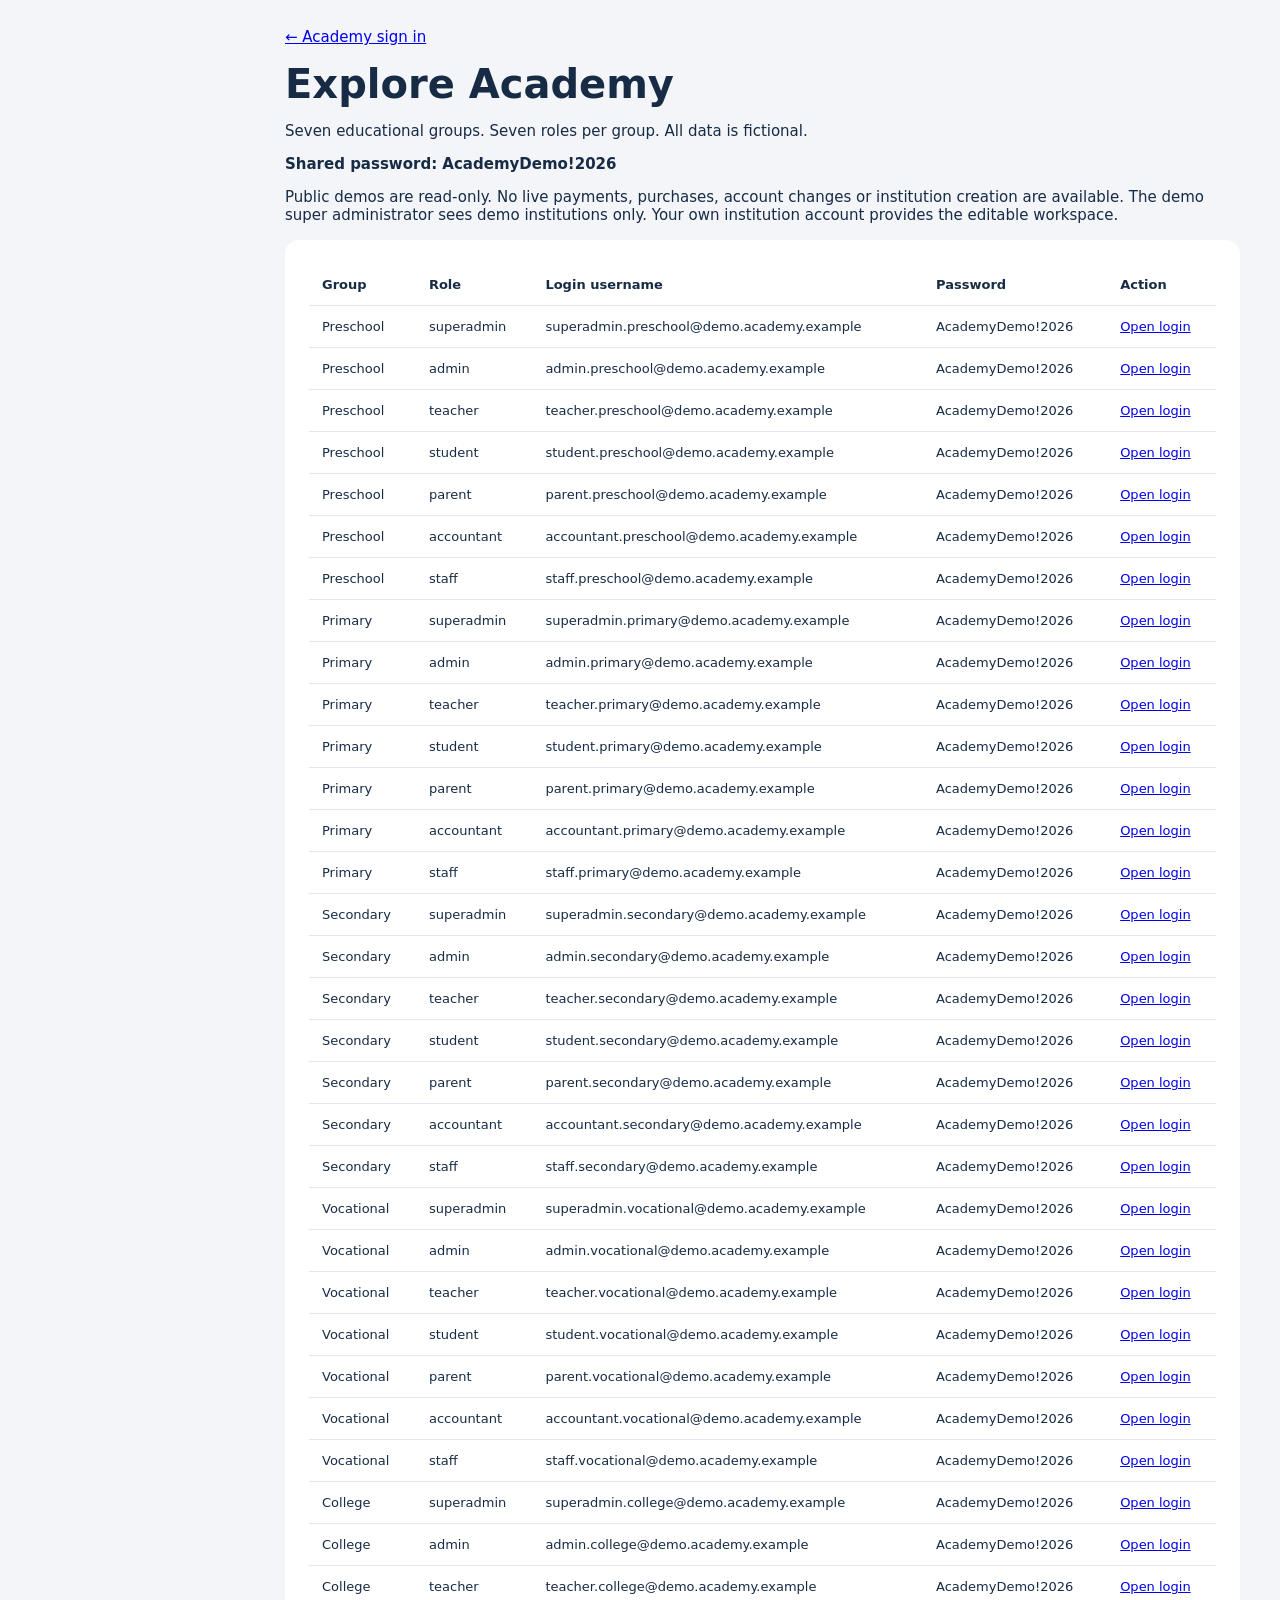
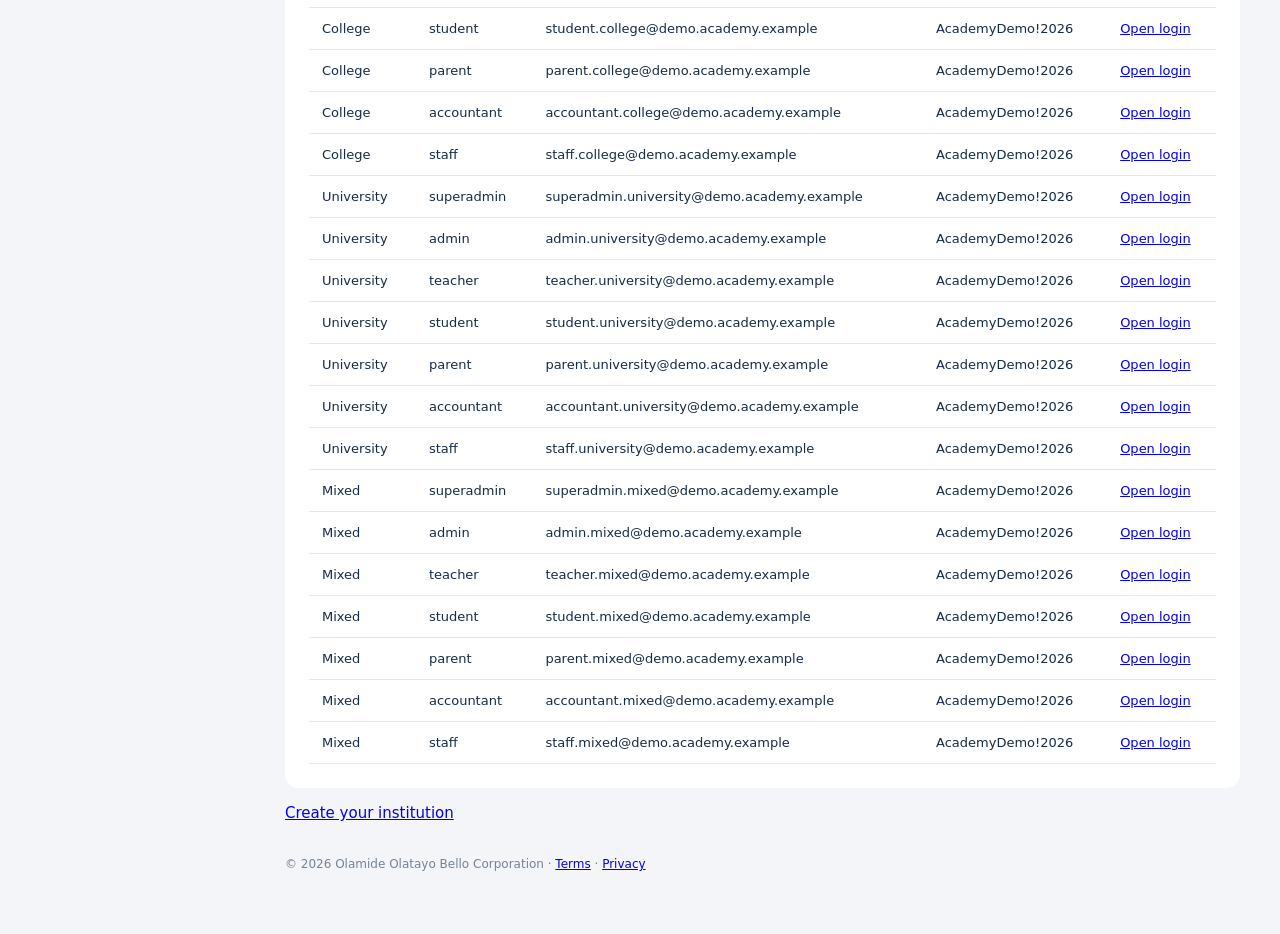
==== static/demo.html @ 0ccc1cc9 "Provide 49 read-only demo accounts across educational groups and roles" ====
<!doctype html><html lang="en"><meta charset="utf-8"><meta name="viewport" content="width=device-width,initial-scale=1"><title>Academy · Demo accounts</title><link rel="stylesheet" href="/static/style.css"><body><main><a href="/">← Academy sign in</a><h1>Explore Academy</h1><p>Seven educational groups. Seven roles per group. All data is fictional.</p><p><strong>Shared password: AcademyDemo!2026</strong></p><p>Public demos are read-only. No live payments, purchases, account changes or institution creation are available. The demo super administrator sees demo institutions only. Your own institution account provides the editable workspace.</p><div class="card"><table><thead><tr><th>Group</th><th>Role</th><th>Login username</th><th>Password</th><th>Action</th></tr></thead><tbody><tr><td>Preschool</td><td>superadmin</td><td>superadmin.preschool@demo.academy.example</td><td>AcademyDemo!2026</td><td><a href="/?demo=superadmin.preschool@demo.academy.example">Open login</a></td></tr><tr><td>Preschool</td><td>admin</td><td>admin.preschool@demo.academy.example</td><td>AcademyDemo!2026</td><td><a href="/?demo=admin.preschool@demo.academy.example">Open login</a></td></tr><tr><td>Preschool</td><td>teacher</td><td>teacher.preschool@demo.academy.example</td><td>AcademyDemo!2026</td><td><a href="/?demo=teacher.preschool@demo.academy.example">Open login</a></td></tr><tr><td>Preschool</td><td>student</td><td>student.preschool@demo.academy.example</td><td>AcademyDemo!2026</td><td><a href="/?demo=student.preschool@demo.academy.example">Open login</a></td></tr><tr><td>Preschool</td><td>parent</td><td>parent.preschool@demo.academy.example</td><td>AcademyDemo!2026</td><td><a href="/?demo=parent.preschool@demo.academy.example">Open login</a></td></tr><tr><td>Preschool</td><td>accountant</td><td>accountant.preschool@demo.academy.example</td><td>AcademyDemo!2026</td><td><a href="/?demo=accountant.preschool@demo.academy.example">Open login</a></td></tr><tr><td>Preschool</td><td>staff</td><td>staff.preschool@demo.academy.example</td><td>AcademyDemo!2026</td><td><a href="/?demo=staff.preschool@demo.academy.example">Open login</a></td></tr><tr><td>Primary</td><td>superadmin</td><td>superadmin.primary@demo.academy.example</td><td>AcademyDemo!2026</td><td><a href="/?demo=superadmin.primary@demo.academy.example">Open login</a></td></tr><tr><td>Primary</td><td>admin</td><td>admin.primary@demo.academy.example</td><td>AcademyDemo!2026</td><td><a href="/?demo=admin.primary@demo.academy.example">Open login</a></td></tr><tr><td>Primary</td><td>teacher</td><td>teacher.primary@demo.academy.example</td><td>AcademyDemo!2026</td><td><a href="/?demo=teacher.primary@demo.academy.example">Open login</a></td></tr><tr><td>Primary</td><td>student</td><td>student.primary@demo.academy.example</td><td>AcademyDemo!2026</td><td><a href="/?demo=student.primary@demo.academy.example">Open login</a></td></tr><tr><td>Primary</td><td>parent</td><td>parent.primary@demo.academy.example</td><td>AcademyDemo!2026</td><td><a href="/?demo=parent.primary@demo.academy.example">Open login</a></td></tr><tr><td>Primary</td><td>accountant</td><td>accountant.primary@demo.academy.example</td><td>AcademyDemo!2026</td><td><a href="/?demo=accountant.primary@demo.academy.example">Open login</a></td></tr><tr><td>Primary</td><td>staff</td><td>staff.primary@demo.academy.example</td><td>AcademyDemo!2026</td><td><a href="/?demo=staff.primary@demo.academy.example">Open login</a></td></tr><tr><td>Secondary</td><td>superadmin</td><td>superadmin.secondary@demo.academy.example</td><td>AcademyDemo!2026</td><td><a href="/?demo=superadmin.secondary@demo.academy.example">Open login</a></td></tr><tr><td>Secondary</td><td>admin</td><td>admin.secondary@demo.academy.example</td><td>AcademyDemo!2026</td><td><a href="/?demo=admin.secondary@demo.academy.example">Open login</a></td></tr><tr><td>Secondary</td><td>teacher</td><td>teacher.secondary@demo.academy.example</td><td>AcademyDemo!2026</td><td><a href="/?demo=teacher.secondary@demo.academy.example">Open login</a></td></tr><tr><td>Secondary</td><td>student</td><td>student.secondary@demo.academy.example</td><td>AcademyDemo!2026</td><td><a href="/?demo=student.secondary@demo.academy.example">Open login</a></td></tr><tr><td>Secondary</td><td>parent</td><td>parent.secondary@demo.academy.example</td><td>AcademyDemo!2026</td><td><a href="/?demo=parent.secondary@demo.academy.example">Open login</a></td></tr><tr><td>Secondary</td><td>accountant</td><td>accountant.secondary@demo.academy.example</td><td>AcademyDemo!2026</td><td><a href="/?demo=accountant.secondary@demo.academy.example">Open login</a></td></tr><tr><td>Secondary</td><td>staff</td><td>staff.secondary@demo.academy.example</td><td>AcademyDemo!2026</td><td><a href="/?demo=staff.secondary@demo.academy.example">Open login</a></td></tr><tr><td>Vocational</td><td>superadmin</td><td>superadmin.vocational@demo.academy.example</td><td>AcademyDemo!2026</td><td><a href="/?demo=superadmin.vocational@demo.academy.example">Open login</a></td></tr><tr><td>Vocational</td><td>admin</td><td>admin.vocational@demo.academy.example</td><td>AcademyDemo!2026</td><td><a href="/?demo=admin.vocational@demo.academy.example">Open login</a></td></tr><tr><td>Vocational</td><td>teacher</td><td>teacher.vocational@demo.academy.example</td><td>AcademyDemo!2026</td><td><a href="/?demo=teacher.vocational@demo.academy.example">Open login</a></td></tr><tr><td>Vocational</td><td>student</td><td>student.vocational@demo.academy.example</td><td>AcademyDemo!2026</td><td><a href="/?demo=student.vocational@demo.academy.example">Open login</a></td></tr><tr><td>Vocational</td><td>parent</td><td>parent.vocational@demo.academy.example</td><td>AcademyDemo!2026</td><td><a href="/?demo=parent.vocational@demo.academy.example">Open login</a></td></tr><tr><td>Vocational</td><td>accountant</td><td>accountant.vocational@demo.academy.example</td><td>AcademyDemo!2026</td><td><a href="/?demo=accountant.vocational@demo.academy.example">Open login</a></td></tr><tr><td>Vocational</td><td>staff</td><td>staff.vocational@demo.academy.example</td><td>AcademyDemo!2026</td><td><a href="/?demo=staff.vocational@demo.academy.example">Open login</a></td></tr><tr><td>College</td><td>superadmin</td><td>superadmin.college@demo.academy.example</td><td>AcademyDemo!2026</td><td><a href="/?demo=superadmin.college@demo.academy.example">Open login</a></td></tr><tr><td>College</td><td>admin</td><td>admin.college@demo.academy.example</td><td>AcademyDemo!2026</td><td><a href="/?demo=admin.college@demo.academy.example">Open login</a></td></tr><tr><td>College</td><td>teacher</td><td>teacher.college@demo.academy.example</td><td>AcademyDemo!2026</td><td><a href="/?demo=teacher.college@demo.academy.example">Open login</a></td></tr><tr><td>College</td><td>student</td><td>student.college@demo.academy.example</td><td>AcademyDemo!2026</td><td><a href="/?demo=student.college@demo.academy.example">Open login</a></td></tr><tr><td>College</td><td>parent</td><td>parent.college@demo.academy.example</td><td>AcademyDemo!2026</td><td><a href="/?demo=parent.college@demo.academy.example">Open login</a></td></tr><tr><td>College</td><td>accountant</td><td>accountant.college@demo.academy.example</td><td>AcademyDemo!2026</td><td><a href="/?demo=accountant.college@demo.academy.example">Open login</a></td></tr><tr><td>College</td><td>staff</td><td>staff.college@demo.academy.example</td><td>AcademyDemo!2026</td><td><a href="/?demo=staff.college@demo.academy.example">Open login</a></td></tr><tr><td>University</td><td>superadmin</td><td>superadmin.university@demo.academy.example</td><td>AcademyDemo!2026</td><td><a href="/?demo=superadmin.university@demo.academy.example">Open login</a></td></tr><tr><td>University</td><td>admin</td><td>admin.university@demo.academy.example</td><td>AcademyDemo!2026</td><td><a href="/?demo=admin.university@demo.academy.example">Open login</a></td></tr><tr><td>University</td><td>teacher</td><td>teacher.university@demo.academy.example</td><td>AcademyDemo!2026</td><td><a href="/?demo=teacher.university@demo.academy.example">Open login</a></td></tr><tr><td>University</td><td>student</td><td>student.university@demo.academy.example</td><td>AcademyDemo!2026</td><td><a href="/?demo=student.university@demo.academy.example">Open login</a></td></tr><tr><td>University</td><td>parent</td><td>parent.university@demo.academy.example</td><td>AcademyDemo!2026</td><td><a href="/?demo=parent.university@demo.academy.example">Open login</a></td></tr><tr><td>University</td><td>accountant</td><td>accountant.university@demo.academy.example</td><td>AcademyDemo!2026</td><td><a href="/?demo=accountant.university@demo.academy.example">Open login</a></td></tr><tr><td>University</td><td>staff</td><td>staff.university@demo.academy.example</td><td>AcademyDemo!2026</td><td><a href="/?demo=staff.university@demo.academy.example">Open login</a></td></tr><tr><td>Mixed</td><td>superadmin</td><td>superadmin.mixed@demo.academy.example</td><td>AcademyDemo!2026</td><td><a href="/?demo=superadmin.mixed@demo.academy.example">Open login</a></td></tr><tr><td>Mixed</td><td>admin</td><td>admin.mixed@demo.academy.example</td><td>AcademyDemo!2026</td><td><a href="/?demo=admin.mixed@demo.academy.example">Open login</a></td></tr><tr><td>Mixed</td><td>teacher</td><td>teacher.mixed@demo.academy.example</td><td>AcademyDemo!2026</td><td><a href="/?demo=teacher.mixed@demo.academy.example">Open login</a></td></tr><tr><td>Mixed</td><td>student</td><td>student.mixed@demo.academy.example</td><td>AcademyDemo!2026</td><td><a href="/?demo=student.mixed@demo.academy.example">Open login</a></td></tr><tr><td>Mixed</td><td>parent</td><td>parent.mixed@demo.academy.example</td><td>AcademyDemo!2026</td><td><a href="/?demo=parent.mixed@demo.academy.example">Open login</a></td></tr><tr><td>Mixed</td><td>accountant</td><td>accountant.mixed@demo.academy.example</td><td>AcademyDemo!2026</td><td><a href="/?demo=accountant.mixed@demo.academy.example">Open login</a></td></tr><tr><td>Mixed</td><td>staff</td><td>staff.mixed@demo.academy.example</td><td>AcademyDemo!2026</td><td><a href="/?demo=staff.mixed@demo.academy.example">Open login</a></td></tr></tbody></table></div><p><a href="/signup">Create your institution</a></p><footer>© 2026 Olamide Olatayo Bello Corporation · <a href="/terms">Terms</a> · <a href="/privacy">Privacy</a></footer></main></body></html>
---- static/style.css ----
*{box-sizing:border-box}body{margin:0;background:#f3f5f9;color:#172b45;font:15px system-ui}aside{position:fixed;width:245px;height:100vh;background:#102c43;color:white;padding:30px 22px;overflow:auto}.brand{font-size:30px;font-weight:800}small{font-size:9px;letter-spacing:1.6px;color:#8edbc4}nav{margin-top:30px}nav button{display:block;width:100%;text-align:left;background:transparent;color:#d2ddea;margin:4px 0;padding:10px;border:0}nav button:hover{background:#235066}main{margin-left:245px;padding:28px 40px;max-width:1600px}header{display:flex;justify-content:space-between;align-items:center}#hero{background:#dcefe8;border-radius:22px;padding:32px 40px;margin:28px 0}.eyebrow{letter-spacing:2px;font-size:11px;color:#237461}h1{font-size:40px;line-height:1.15;margin:15px 0}h2{text-transform:capitalize}button{cursor:pointer;background:#137d69;color:white;border:0;border-radius:8px;padding:11px 16px}input,textarea,select{display:block;width:100%;border:1px solid #c7d4df;background:white;padding:11px;border-radius:7px;margin:6px 0 14px;font:inherit}label{display:block;text-transform:capitalize}form,.card{background:white;padding:24px;border-radius:14px;margin:16px 0}form{max-width:700px}table{border-collapse:collapse;width:100%;background:white}td,th{text-align:left;padding:13px;border-bottom:1px solid #e2e8ee;font-size:13px}pre{white-space:pre-wrap;overflow-wrap:anywhere}#content{overflow:auto}#message{color:#a22b23;margin:10px 0}footer{margin:35px 0;color:#758394;font-size:12px}.grid{display:grid;grid-template-columns:repeat(auto-fit,minmax(200px,1fr));gap:16px}.metric{background:white;padding:25px;border-radius:14px}.metric strong{display:block;font-size:25px;color:#137d69}@media(max-width:800px){aside{position:relative;width:100%;height:auto}nav{display:flex;overflow:auto;margin-top:15px}nav button{white-space:nowrap;width:auto}main{margin:0;padding:20px}h1{font-size:30px}}
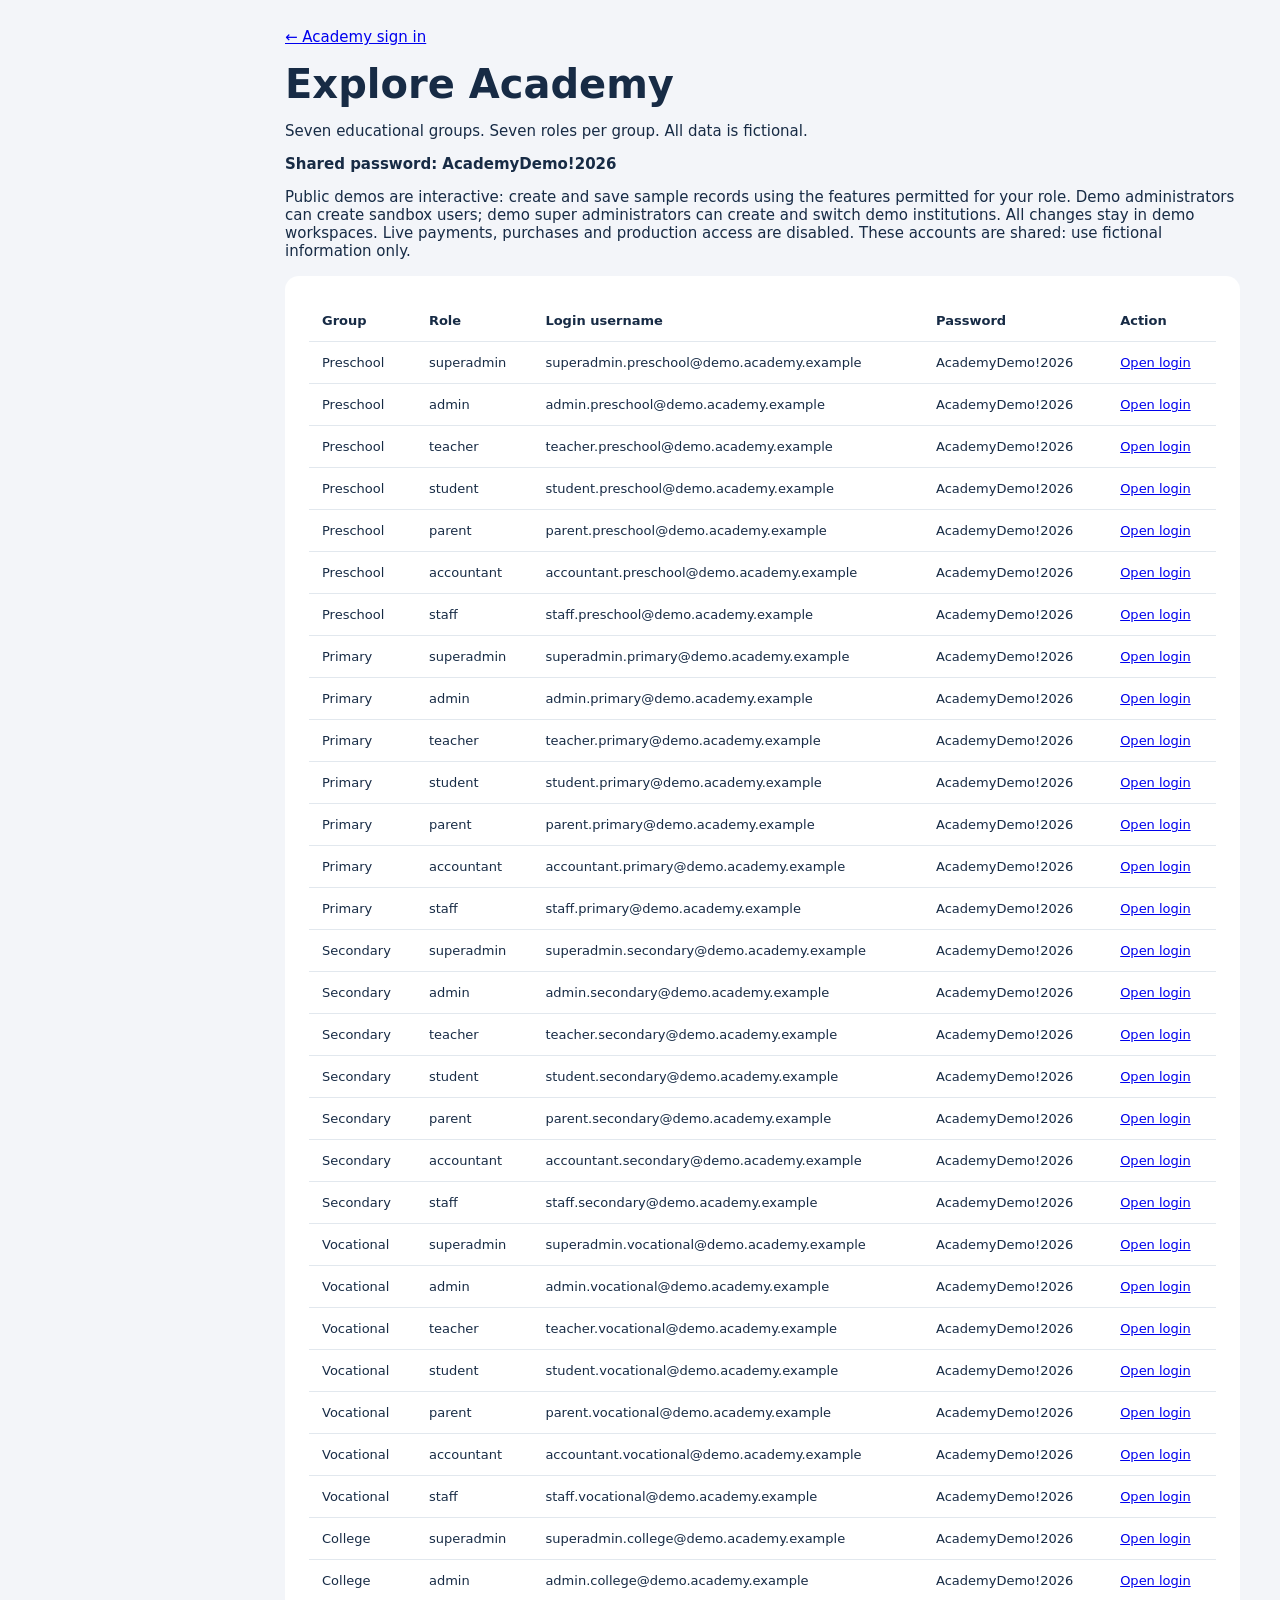
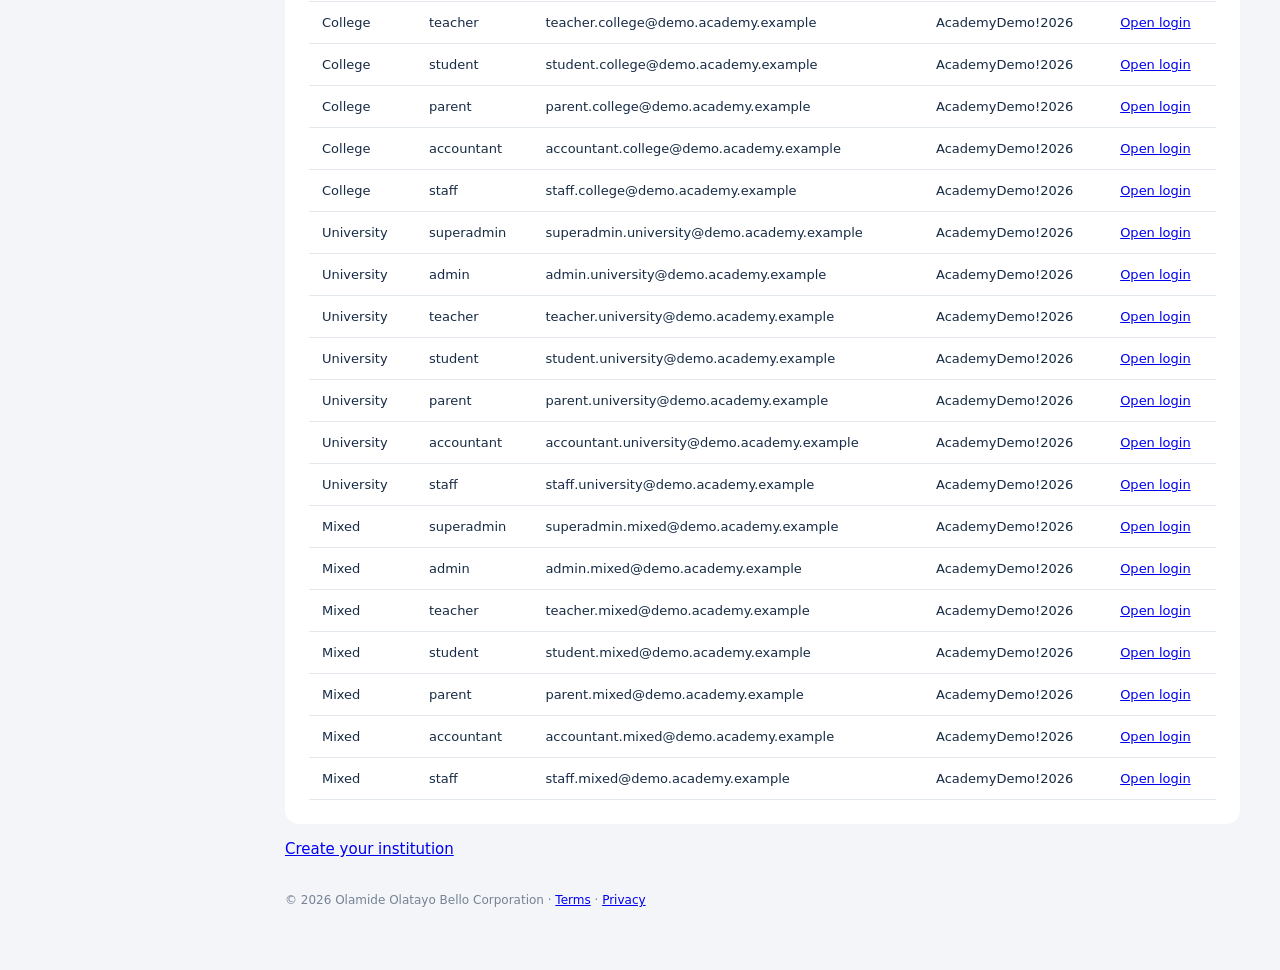
==== commit 3052f6c0: "Enable interactive role-based demos while enforcing sandbox isolation" ====
--- a/static/demo.html
+++ b/static/demo.html
@@ -1 +1 @@
-<!doctype html><html lang="en"><meta charset="utf-8"><meta name="viewport" content="width=device-width,initial-scale=1"><title>Academy · Demo accounts</title><link rel="stylesheet" href="/static/style.css"><body><main><a href="/">← Academy sign in</a><h1>Explore Academy</h1><p>Seven educational groups. Seven roles per group. All data is fictional.</p><p><strong>Shared password: AcademyDemo!2026</strong></p><p>Public demos are read-only. No live payments, purchases, account changes or institution creation are available. The demo super administrator sees demo institutions only. Your own institution account provides the editable workspace.</p><div class="card"><table><thead><tr><th>Group</th><th>Role</th><th>Login username</th><th>Password</th><th>Action</th></tr></thead><tbody><tr><td>Preschool</td><td>superadmin</td><td>superadmin.preschool@demo.academy.example</td><td>AcademyDemo!2026</td><td><a href="/?demo=superadmin.preschool@demo.academy.example">Open login</a></td></tr><tr><td>Preschool</td><td>admin</td><td>admin.preschool@demo.academy.example</td><td>AcademyDemo!2026</td><td><a href="/?demo=admin.preschool@demo.academy.example">Open login</a></td></tr><tr><td>Preschool</td><td>teacher</td><td>teacher.preschool@demo.academy.example</td><td>AcademyDemo!2026</td><td><a href="/?demo=teacher.preschool@demo.academy.example">Open login</a></td></tr><tr><td>Preschool</td><td>student</td><td>student.preschool@demo.academy.example</td><td>AcademyDemo!2026</td><td><a href="/?demo=student.preschool@demo.academy.example">Open login</a></td></tr><tr><td>Preschool</td><td>parent</td><td>parent.preschool@demo.academy.example</td><td>AcademyDemo!2026</td><td><a href="/?demo=parent.preschool@demo.academy.example">Open login</a></td></tr><tr><td>Preschool</td><td>accountant</td><td>accountant.preschool@demo.academy.example</td><td>AcademyDemo!2026</td><td><a href="/?demo=accountant.preschool@demo.academy.example">Open login</a></td></tr><tr><td>Preschool</td><td>staff</td><td>staff.preschool@demo.academy.example</td><td>AcademyDemo!2026</td><td><a href="/?demo=staff.preschool@demo.academy.example">Open login</a></td></tr><tr><td>Primary</td><td>superadmin</td><td>superadmin.primary@demo.academy.example</td><td>AcademyDemo!2026</td><td><a href="/?demo=superadmin.primary@demo.academy.example">Open login</a></td></tr><tr><td>Primary</td><td>admin</td><td>admin.primary@demo.academy.example</td><td>AcademyDemo!2026</td><td><a href="/?demo=admin.primary@demo.academy.example">Open login</a></td></tr><tr><td>Primary</td><td>teacher</td><td>teacher.primary@demo.academy.example</td><td>AcademyDemo!2026</td><td><a href="/?demo=teacher.primary@demo.academy.example">Open login</a></td></tr><tr><td>Primary</td><td>student</td><td>student.primary@demo.academy.example</td><td>AcademyDemo!2026</td><td><a href="/?demo=student.primary@demo.academy.example">Open login</a></td></tr><tr><td>Primary</td><td>parent</td><td>parent.primary@demo.academy.example</td><td>AcademyDemo!2026</td><td><a href="/?demo=parent.primary@demo.academy.example">Open login</a></td></tr><tr><td>Primary</td><td>accountant</td><td>accountant.primary@demo.academy.example</td><td>AcademyDemo!2026</td><td><a href="/?demo=accountant.primary@demo.academy.example">Open login</a></td></tr><tr><td>Primary</td><td>staff</td><td>staff.primary@demo.academy.example</td><td>AcademyDemo!2026</td><td><a href="/?demo=staff.primary@demo.academy.example">Open login</a></td></tr><tr><td>Secondary</td><td>superadmin</td><td>superadmin.secondary@demo.academy.example</td><td>AcademyDemo!2026</td><td><a href="/?demo=superadmin.secondary@demo.academy.example">Open login</a></td></tr><tr><td>Secondary</td><td>admin</td><td>admin.secondary@demo.academy.example</td><td>AcademyDemo!2026</td><td><a href="/?demo=admin.secondary@demo.academy.example">Open login</a></td></tr><tr><td>Secondary</td><td>teacher</td><td>teacher.secondary@demo.academy.example</td><td>AcademyDemo!2026</td><td><a href="/?demo=teacher.secondary@demo.academy.example">Open login</a></td></tr><tr><td>Secondary</td><td>student</td><td>student.secondary@demo.academy.example</td><td>AcademyDemo!2026</td><td><a href="/?demo=student.secondary@demo.academy.example">Open login</a></td></tr><tr><td>Secondary</td><td>parent</td><td>parent.secondary@demo.academy.example</td><td>AcademyDemo!2026</td><td><a href="/?demo=parent.secondary@demo.academy.example">Open login</a></td></tr><tr><td>Secondary</td><td>accountant</td><td>accountant.secondary@demo.academy.example</td><td>AcademyDemo!2026</td><td><a href="/?demo=accountant.secondary@demo.academy.example">Open login</a></td></tr><tr><td>Secondary</td><td>staff</td><td>staff.secondary@demo.academy.example</td><td>AcademyDemo!2026</td><td><a href="/?demo=staff.secondary@demo.academy.example">Open login</a></td></tr><tr><td>Vocational</td><td>superadmin</td><td>superadmin.vocational@demo.academy.example</td><td>AcademyDemo!2026</td><td><a href="/?demo=superadmin.vocational@demo.academy.example">Open login</a></td></tr><tr><td>Vocational</td><td>admin</td><td>admin.vocational@demo.academy.example</td><td>AcademyDemo!2026</td><td><a href="/?demo=admin.vocational@demo.academy.example">Open login</a></td></tr><tr><td>Vocational</td><td>teacher</td><td>teacher.vocational@demo.academy.example</td><td>AcademyDemo!2026</td><td><a href="/?demo=teacher.vocational@demo.academy.example">Open login</a></td></tr><tr><td>Vocational</td><td>student</td><td>student.vocational@demo.academy.example</td><td>AcademyDemo!2026</td><td><a href="/?demo=student.vocational@demo.academy.example">Open login</a></td></tr><tr><td>Vocational</td><td>parent</td><td>parent.vocational@demo.academy.example</td><td>AcademyDemo!2026</td><td><a href="/?demo=parent.vocational@demo.academy.example">Open login</a></td></tr><tr><td>Vocational</td><td>accountant</td><td>accountant.vocational@demo.academy.example</td><td>AcademyDemo!2026</td><td><a href="/?demo=accountant.vocational@demo.academy.example">Open login</a></td></tr><tr><td>Vocational</td><td>staff</td><td>staff.vocational@demo.academy.example</td><td>AcademyDemo!2026</td><td><a href="/?demo=staff.vocational@demo.academy.example">Open login</a></td></tr><tr><td>College</td><td>superadmin</td><td>superadmin.college@demo.academy.example</td><td>AcademyDemo!2026</td><td><a href="/?demo=superadmin.college@demo.academy.example">Open login</a></td></tr><tr><td>College</td><td>admin</td><td>admin.college@demo.academy.example</td><td>AcademyDemo!2026</td><td><a href="/?demo=admin.college@demo.academy.example">Open login</a></td></tr><tr><td>College</td><td>teacher</td><td>teacher.college@demo.academy.example</td><td>AcademyDemo!2026</td><td><a href="/?demo=teacher.college@demo.academy.example">Open login</a></td></tr><tr><td>College</td><td>student</td><td>student.college@demo.academy.example</td><td>AcademyDemo!2026</td><td><a href="/?demo=student.college@demo.academy.example">Open login</a></td></tr><tr><td>College</td><td>parent</td><td>parent.college@demo.academy.example</td><td>AcademyDemo!2026</td><td><a href="/?demo=parent.college@demo.academy.example">Open login</a></td></tr><tr><td>College</td><td>accountant</td><td>accountant.college@demo.academy.example</td><td>AcademyDemo!2026</td><td><a href="/?demo=accountant.college@demo.academy.example">Open login</a></td></tr><tr><td>College</td><td>staff</td><td>staff.college@demo.academy.example</td><td>AcademyDemo!2026</td><td><a href="/?demo=staff.college@demo.academy.example">Open login</a></td></tr><tr><td>University</td><td>superadmin</td><td>superadmin.university@demo.academy.example</td><td>AcademyDemo!2026</td><td><a href="/?demo=superadmin.university@demo.academy.example">Open login</a></td></tr><tr><td>University</td><td>admin</td><td>admin.university@demo.academy.example</td><td>AcademyDemo!2026</td><td><a href="/?demo=admin.university@demo.academy.example">Open login</a></td></tr><tr><td>University</td><td>teacher</td><td>teacher.university@demo.academy.example</td><td>AcademyDemo!2026</td><td><a href="/?demo=teacher.university@demo.academy.example">Open login</a></td></tr><tr><td>University</td><td>student</td><td>student.university@demo.academy.example</td><td>AcademyDemo!2026</td><td><a href="/?demo=student.university@demo.academy.example">Open login</a></td></tr><tr><td>University</td><td>parent</td><td>parent.university@demo.academy.example</td><td>AcademyDemo!2026</td><td><a href="/?demo=parent.university@demo.academy.example">Open login</a></td></tr><tr><td>University</td><td>accountant</td><td>accountant.university@demo.academy.example</td><td>AcademyDemo!2026</td><td><a href="/?demo=accountant.university@demo.academy.example">Open login</a></td></tr><tr><td>University</td><td>staff</td><td>staff.university@demo.academy.example</td><td>AcademyDemo!2026</td><td><a href="/?demo=staff.university@demo.academy.example">Open login</a></td></tr><tr><td>Mixed</td><td>superadmin</td><td>superadmin.mixed@demo.academy.example</td><td>AcademyDemo!2026</td><td><a href="/?demo=superadmin.mixed@demo.academy.example">Open login</a></td></tr><tr><td>Mixed</td><td>admin</td><td>admin.mixed@demo.academy.example</td><td>AcademyDemo!2026</td><td><a href="/?demo=admin.mixed@demo.academy.example">Open login</a></td></tr><tr><td>Mixed</td><td>teacher</td><td>teacher.mixed@demo.academy.example</td><td>AcademyDemo!2026</td><td><a href="/?demo=teacher.mixed@demo.academy.example">Open login</a></td></tr><tr><td>Mixed</td><td>student</td><td>student.mixed@demo.academy.example</td><td>AcademyDemo!2026</td><td><a href="/?demo=student.mixed@demo.academy.example">Open login</a></td></tr><tr><td>Mixed</td><td>parent</td><td>parent.mixed@demo.academy.example</td><td>AcademyDemo!2026</td><td><a href="/?demo=parent.mixed@demo.academy.example">Open login</a></td></tr><tr><td>Mixed</td><td>accountant</td><td>accountant.mixed@demo.academy.example</td><td>AcademyDemo!2026</td><td><a href="/?demo=accountant.mixed@demo.academy.example">Open login</a></td></tr><tr><td>Mixed</td><td>staff</td><td>staff.mixed@demo.academy.example</td><td>AcademyDemo!2026</td><td><a href="/?demo=staff.mixed@demo.academy.example">Open login</a></td></tr></tbody></table></div><p><a href="/signup">Create your institution</a></p><footer>© 2026 Olamide Olatayo Bello Corporation · <a href="/terms">Terms</a> · <a href="/privacy">Privacy</a></footer></main></body></html>+<!doctype html><html lang="en"><meta charset="utf-8"><meta name="viewport" content="width=device-width,initial-scale=1"><title>Academy · Demo accounts</title><link rel="stylesheet" href="/static/style.css"><body><main><a href="/">← Academy sign in</a><h1>Explore Academy</h1><p>Seven educational groups. Seven roles per group. All data is fictional.</p><p><strong>Shared password: AcademyDemo!2026</strong></p><p>Public demos are interactive: create and save sample records using the features permitted for your role. Demo administrators can create sandbox users; demo super administrators can create and switch demo institutions. All changes stay in demo workspaces. Live payments, purchases and production access are disabled. These accounts are shared: use fictional information only.</p><div class="card"><table><thead><tr><th>Group</th><th>Role</th><th>Login username</th><th>Password</th><th>Action</th></tr></thead><tbody><tr><td>Preschool</td><td>superadmin</td><td>superadmin.preschool@demo.academy.example</td><td>AcademyDemo!2026</td><td><a href="/?demo=superadmin.preschool@demo.academy.example">Open login</a></td></tr><tr><td>Preschool</td><td>admin</td><td>admin.preschool@demo.academy.example</td><td>AcademyDemo!2026</td><td><a href="/?demo=admin.preschool@demo.academy.example">Open login</a></td></tr><tr><td>Preschool</td><td>teacher</td><td>teacher.preschool@demo.academy.example</td><td>AcademyDemo!2026</td><td><a href="/?demo=teacher.preschool@demo.academy.example">Open login</a></td></tr><tr><td>Preschool</td><td>student</td><td>student.preschool@demo.academy.example</td><td>AcademyDemo!2026</td><td><a href="/?demo=student.preschool@demo.academy.example">Open login</a></td></tr><tr><td>Preschool</td><td>parent</td><td>parent.preschool@demo.academy.example</td><td>AcademyDemo!2026</td><td><a href="/?demo=parent.preschool@demo.academy.example">Open login</a></td></tr><tr><td>Preschool</td><td>accountant</td><td>accountant.preschool@demo.academy.example</td><td>AcademyDemo!2026</td><td><a href="/?demo=accountant.preschool@demo.academy.example">Open login</a></td></tr><tr><td>Preschool</td><td>staff</td><td>staff.preschool@demo.academy.example</td><td>AcademyDemo!2026</td><td><a href="/?demo=staff.preschool@demo.academy.example">Open login</a></td></tr><tr><td>Primary</td><td>superadmin</td><td>superadmin.primary@demo.academy.example</td><td>AcademyDemo!2026</td><td><a href="/?demo=superadmin.primary@demo.academy.example">Open login</a></td></tr><tr><td>Primary</td><td>admin</td><td>admin.primary@demo.academy.example</td><td>AcademyDemo!2026</td><td><a href="/?demo=admin.primary@demo.academy.example">Open login</a></td></tr><tr><td>Primary</td><td>teacher</td><td>teacher.primary@demo.academy.example</td><td>AcademyDemo!2026</td><td><a href="/?demo=teacher.primary@demo.academy.example">Open login</a></td></tr><tr><td>Primary</td><td>student</td><td>student.primary@demo.academy.example</td><td>AcademyDemo!2026</td><td><a href="/?demo=student.primary@demo.academy.example">Open login</a></td></tr><tr><td>Primary</td><td>parent</td><td>parent.primary@demo.academy.example</td><td>AcademyDemo!2026</td><td><a href="/?demo=parent.primary@demo.academy.example">Open login</a></td></tr><tr><td>Primary</td><td>accountant</td><td>accountant.primary@demo.academy.example</td><td>AcademyDemo!2026</td><td><a href="/?demo=accountant.primary@demo.academy.example">Open login</a></td></tr><tr><td>Primary</td><td>staff</td><td>staff.primary@demo.academy.example</td><td>AcademyDemo!2026</td><td><a href="/?demo=staff.primary@demo.academy.example">Open login</a></td></tr><tr><td>Secondary</td><td>superadmin</td><td>superadmin.secondary@demo.academy.example</td><td>AcademyDemo!2026</td><td><a href="/?demo=superadmin.secondary@demo.academy.example">Open login</a></td></tr><tr><td>Secondary</td><td>admin</td><td>admin.secondary@demo.academy.example</td><td>AcademyDemo!2026</td><td><a href="/?demo=admin.secondary@demo.academy.example">Open login</a></td></tr><tr><td>Secondary</td><td>teacher</td><td>teacher.secondary@demo.academy.example</td><td>AcademyDemo!2026</td><td><a href="/?demo=teacher.secondary@demo.academy.example">Open login</a></td></tr><tr><td>Secondary</td><td>student</td><td>student.secondary@demo.academy.example</td><td>AcademyDemo!2026</td><td><a href="/?demo=student.secondary@demo.academy.example">Open login</a></td></tr><tr><td>Secondary</td><td>parent</td><td>parent.secondary@demo.academy.example</td><td>AcademyDemo!2026</td><td><a href="/?demo=parent.secondary@demo.academy.example">Open login</a></td></tr><tr><td>Secondary</td><td>accountant</td><td>accountant.secondary@demo.academy.example</td><td>AcademyDemo!2026</td><td><a href="/?demo=accountant.secondary@demo.academy.example">Open login</a></td></tr><tr><td>Secondary</td><td>staff</td><td>staff.secondary@demo.academy.example</td><td>AcademyDemo!2026</td><td><a href="/?demo=staff.secondary@demo.academy.example">Open login</a></td></tr><tr><td>Vocational</td><td>superadmin</td><td>superadmin.vocational@demo.academy.example</td><td>AcademyDemo!2026</td><td><a href="/?demo=superadmin.vocational@demo.academy.example">Open login</a></td></tr><tr><td>Vocational</td><td>admin</td><td>admin.vocational@demo.academy.example</td><td>AcademyDemo!2026</td><td><a href="/?demo=admin.vocational@demo.academy.example">Open login</a></td></tr><tr><td>Vocational</td><td>teacher</td><td>teacher.vocational@demo.academy.example</td><td>AcademyDemo!2026</td><td><a href="/?demo=teacher.vocational@demo.academy.example">Open login</a></td></tr><tr><td>Vocational</td><td>student</td><td>student.vocational@demo.academy.example</td><td>AcademyDemo!2026</td><td><a href="/?demo=student.vocational@demo.academy.example">Open login</a></td></tr><tr><td>Vocational</td><td>parent</td><td>parent.vocational@demo.academy.example</td><td>AcademyDemo!2026</td><td><a href="/?demo=parent.vocational@demo.academy.example">Open login</a></td></tr><tr><td>Vocational</td><td>accountant</td><td>accountant.vocational@demo.academy.example</td><td>AcademyDemo!2026</td><td><a href="/?demo=accountant.vocational@demo.academy.example">Open login</a></td></tr><tr><td>Vocational</td><td>staff</td><td>staff.vocational@demo.academy.example</td><td>AcademyDemo!2026</td><td><a href="/?demo=staff.vocational@demo.academy.example">Open login</a></td></tr><tr><td>College</td><td>superadmin</td><td>superadmin.college@demo.academy.example</td><td>AcademyDemo!2026</td><td><a href="/?demo=superadmin.college@demo.academy.example">Open login</a></td></tr><tr><td>College</td><td>admin</td><td>admin.college@demo.academy.example</td><td>AcademyDemo!2026</td><td><a href="/?demo=admin.college@demo.academy.example">Open login</a></td></tr><tr><td>College</td><td>teacher</td><td>teacher.college@demo.academy.example</td><td>AcademyDemo!2026</td><td><a href="/?demo=teacher.college@demo.academy.example">Open login</a></td></tr><tr><td>College</td><td>student</td><td>student.college@demo.academy.example</td><td>AcademyDemo!2026</td><td><a href="/?demo=student.college@demo.academy.example">Open login</a></td></tr><tr><td>College</td><td>parent</td><td>parent.college@demo.academy.example</td><td>AcademyDemo!2026</td><td><a href="/?demo=parent.college@demo.academy.example">Open login</a></td></tr><tr><td>College</td><td>accountant</td><td>accountant.college@demo.academy.example</td><td>AcademyDemo!2026</td><td><a href="/?demo=accountant.college@demo.academy.example">Open login</a></td></tr><tr><td>College</td><td>staff</td><td>staff.college@demo.academy.example</td><td>AcademyDemo!2026</td><td><a href="/?demo=staff.college@demo.academy.example">Open login</a></td></tr><tr><td>University</td><td>superadmin</td><td>superadmin.university@demo.academy.example</td><td>AcademyDemo!2026</td><td><a href="/?demo=superadmin.university@demo.academy.example">Open login</a></td></tr><tr><td>University</td><td>admin</td><td>admin.university@demo.academy.example</td><td>AcademyDemo!2026</td><td><a href="/?demo=admin.university@demo.academy.example">Open login</a></td></tr><tr><td>University</td><td>teacher</td><td>teacher.university@demo.academy.example</td><td>AcademyDemo!2026</td><td><a href="/?demo=teacher.university@demo.academy.example">Open login</a></td></tr><tr><td>University</td><td>student</td><td>student.university@demo.academy.example</td><td>AcademyDemo!2026</td><td><a href="/?demo=student.university@demo.academy.example">Open login</a></td></tr><tr><td>University</td><td>parent</td><td>parent.university@demo.academy.example</td><td>AcademyDemo!2026</td><td><a href="/?demo=parent.university@demo.academy.example">Open login</a></td></tr><tr><td>University</td><td>accountant</td><td>accountant.university@demo.academy.example</td><td>AcademyDemo!2026</td><td><a href="/?demo=accountant.university@demo.academy.example">Open login</a></td></tr><tr><td>University</td><td>staff</td><td>staff.university@demo.academy.example</td><td>AcademyDemo!2026</td><td><a href="/?demo=staff.university@demo.academy.example">Open login</a></td></tr><tr><td>Mixed</td><td>superadmin</td><td>superadmin.mixed@demo.academy.example</td><td>AcademyDemo!2026</td><td><a href="/?demo=superadmin.mixed@demo.academy.example">Open login</a></td></tr><tr><td>Mixed</td><td>admin</td><td>admin.mixed@demo.academy.example</td><td>AcademyDemo!2026</td><td><a href="/?demo=admin.mixed@demo.academy.example">Open login</a></td></tr><tr><td>Mixed</td><td>teacher</td><td>teacher.mixed@demo.academy.example</td><td>AcademyDemo!2026</td><td><a href="/?demo=teacher.mixed@demo.academy.example">Open login</a></td></tr><tr><td>Mixed</td><td>student</td><td>student.mixed@demo.academy.example</td><td>AcademyDemo!2026</td><td><a href="/?demo=student.mixed@demo.academy.example">Open login</a></td></tr><tr><td>Mixed</td><td>parent</td><td>parent.mixed@demo.academy.example</td><td>AcademyDemo!2026</td><td><a href="/?demo=parent.mixed@demo.academy.example">Open login</a></td></tr><tr><td>Mixed</td><td>accountant</td><td>accountant.mixed@demo.academy.example</td><td>AcademyDemo!2026</td><td><a href="/?demo=accountant.mixed@demo.academy.example">Open login</a></td></tr><tr><td>Mixed</td><td>staff</td><td>staff.mixed@demo.academy.example</td><td>AcademyDemo!2026</td><td><a href="/?demo=staff.mixed@demo.academy.example">Open login</a></td></tr></tbody></table></div><p><a href="/signup">Create your institution</a></p><footer>© 2026 Olamide Olatayo Bello Corporation · <a href="/terms">Terms</a> · <a href="/privacy">Privacy</a></footer></main></body></html>
